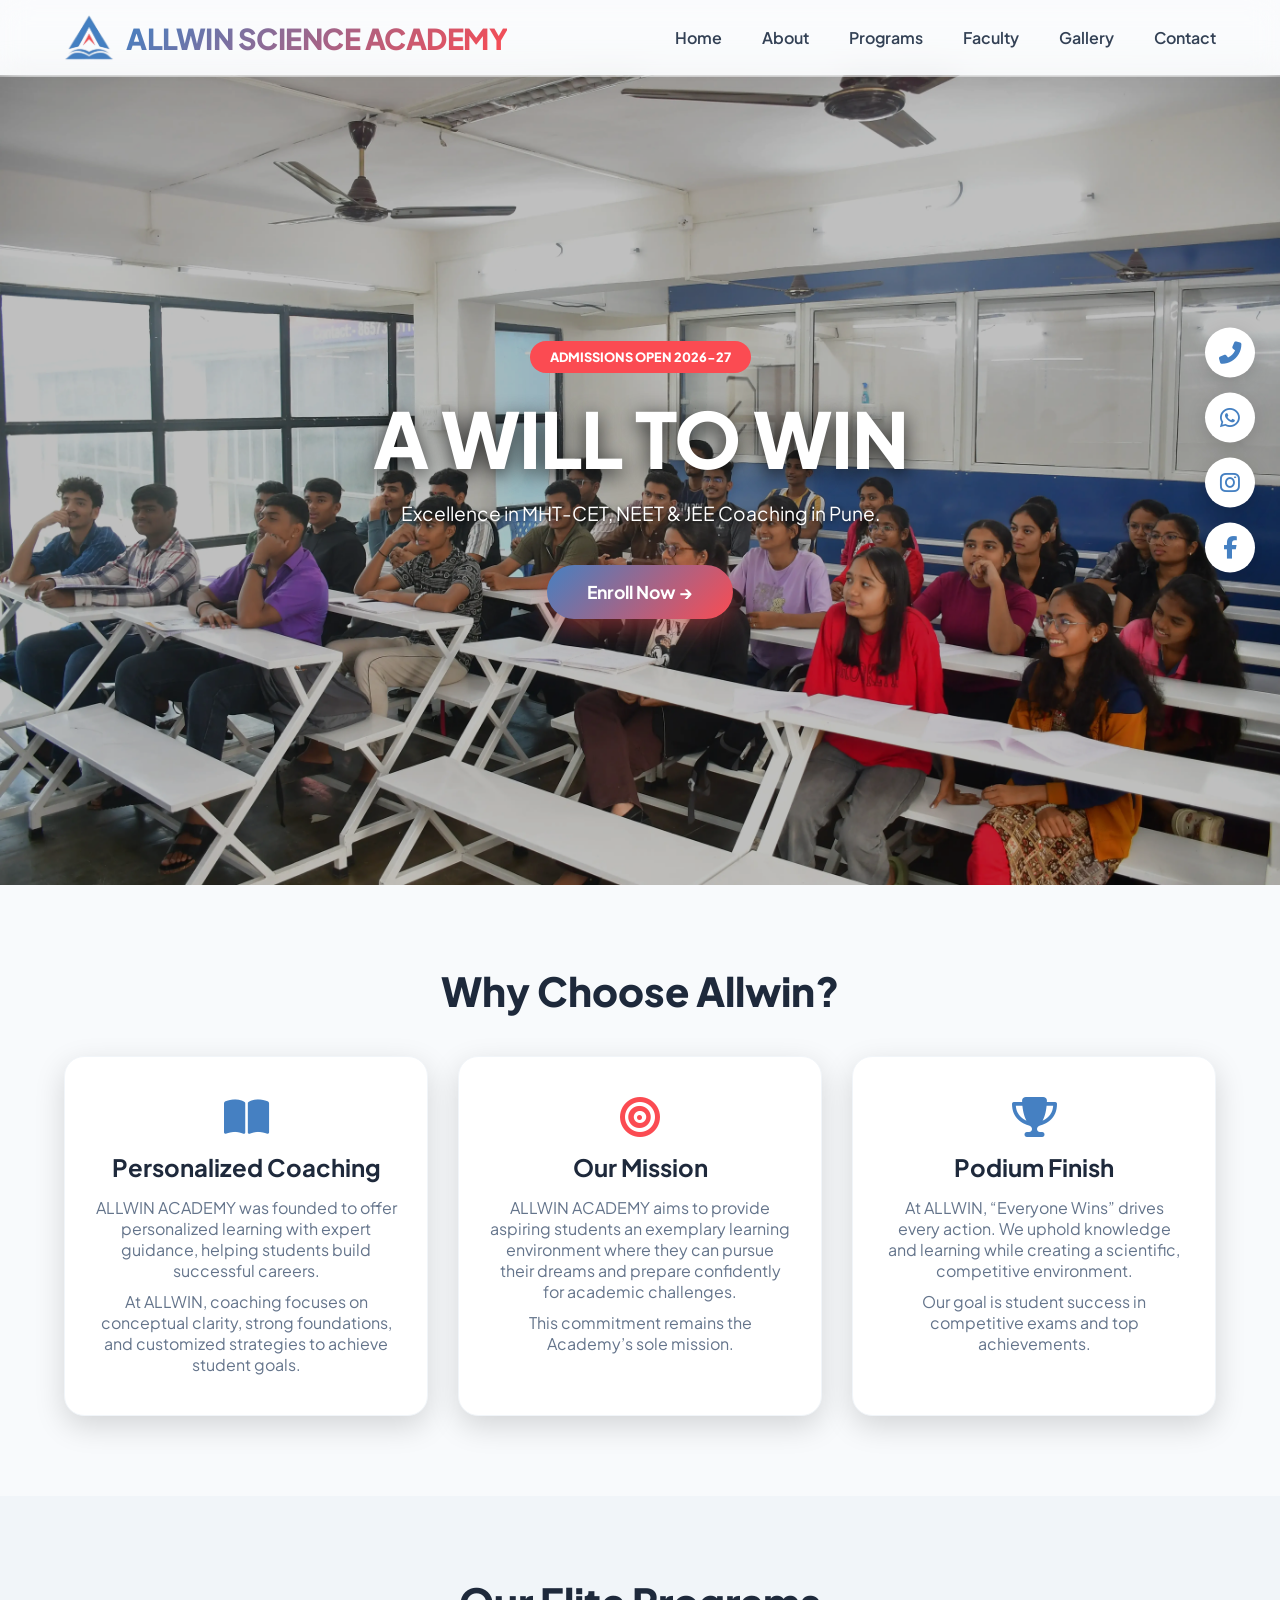
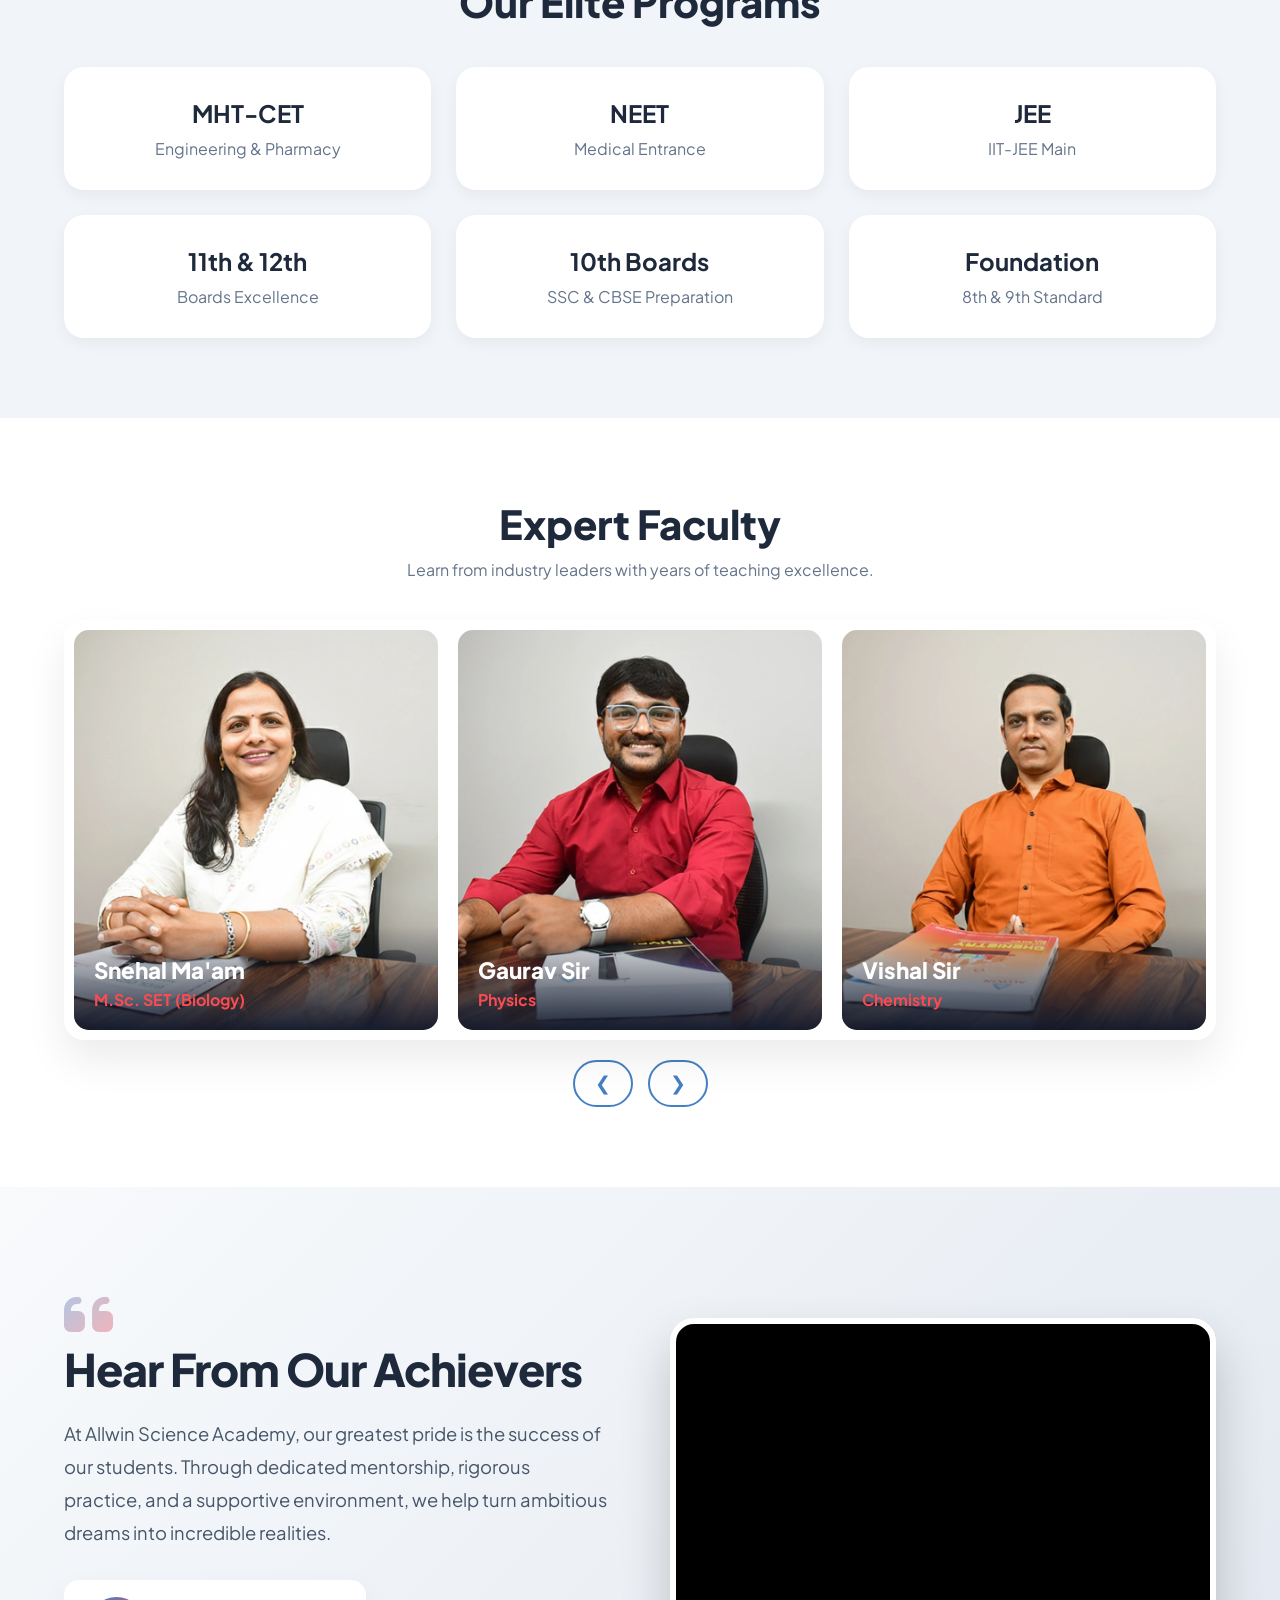
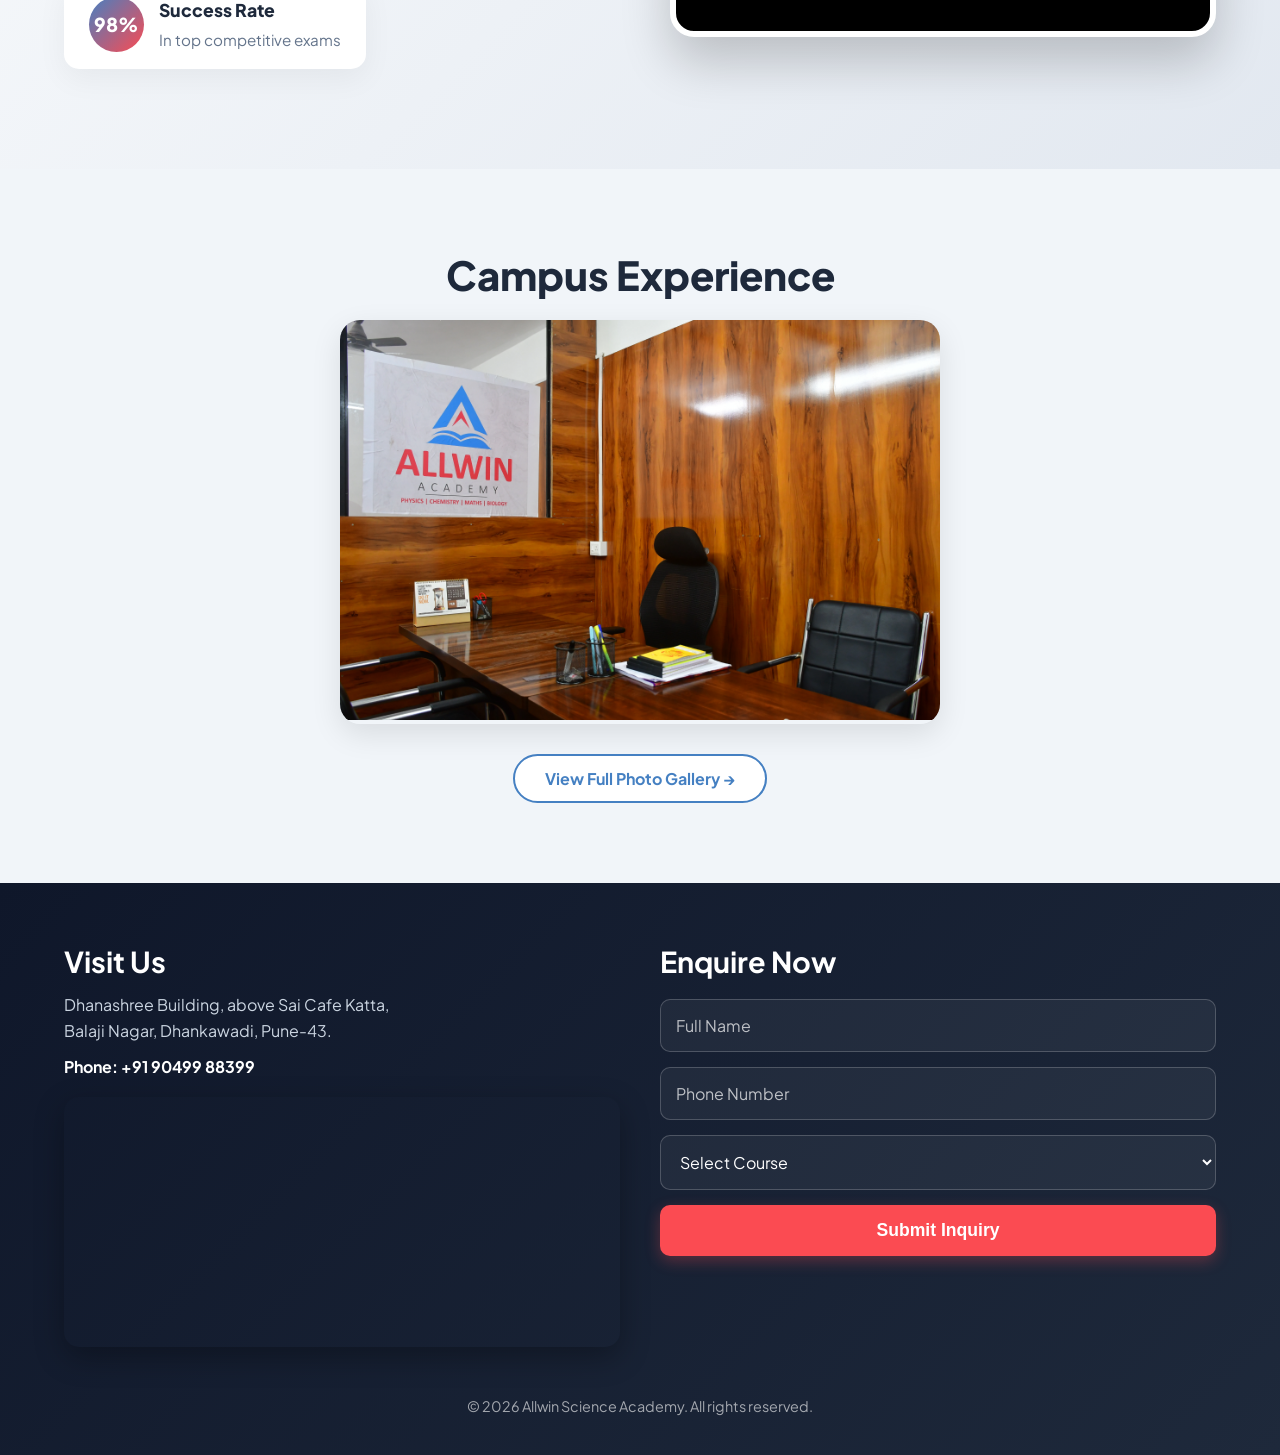
==== index.html @ d0274bee "website" ====
<!DOCTYPE html>
<html lang="en">
<head>
    <meta charset="UTF-8">
    <meta name="viewport" content="width=device-width, initial-scale=1.0, maximum-scale=1.0, user-scalable=no">
    <meta name="description" content="Allwin Academy offers smart online learning, exams, and educational tools for students." />
    <title>Allwin Science Academy | Best Coaching for MHT-CET JEE & NEET </title>
    <link rel="icon" type="image/webp" href="static/logo.webp">
    <link rel="stylesheet" href="static/style.css">
    <link rel="stylesheet" href="https://cdnjs.cloudflare.com/ajax/libs/font-awesome/6.5.1/css/all.min.css">
</head>
<body>

    <header id="main-header">
        <nav>
            <a href="#home" class="logo-container">
                <img src="static/logo.webp" alt="Allwin Academy Logo" class="logo-img" loading="lazy">
                <span class="logo-text">ALLWIN SCIENCE ACADEMY</span>
            </a>
            
            <button class="nav-toggle" id="mobile-menu-btn" aria-label="Toggle Navigation">
                <i class="fas fa-bars"></i>
            </button>

            <ul class="nav-links" id="nav-menu">
                <li><a href="#home">Home</a></li>
                <li><a href="#about">About</a></li>
                <li><a href="#programs">Programs</a></li>
                <li><a href="#faculty">Faculty</a></li>
                <li><a href="#gallery">Gallery</a></li>
                <li><a href="#contact">Contact</a></li>
            </ul>
        </nav>
    </header>

    <section class="hero-wrapper" id="home">
        <div class="cover-slide slide-1 active"></div>
        <div class="cover-slide slide-2"></div>
        <div class="cover-slide slide-3"></div>
        <div class="cover-slide slide-4"></div>
        
        <div class="hero-content">
            <span class="urgency-badge">Admissions Open 2026-27</span>
            <h1>A WILL TO WIN</h1>
            <p class="hero-subtext">Excellence in MHT-CET, NEET & JEE Coaching in Pune.</p>
            <a href="#contact" class="cta-btn">Enroll Now →</a>
        </div>
    </section>

    <section class="info-section" id="about" style="padding: 80px 5%; max-width: 1400px; margin: 0 auto;">
        <div style="text-align:center; margin-bottom: 40px;">
            <h2 style="font-size: 2.5rem; font-weight: 800;">Why Choose Allwin?</h2>
        </div>
        <div class="info-container" style="display: grid; grid-template-columns: repeat(auto-fit, minmax(300px, 1fr)); gap: 30px;">
            <div class="info-card" style="background: white; padding: 40px 30px; border-radius: 20px; box-shadow: 0 10px 30px rgba(0, 0, 0, 0.150); text-align: center; border: 1px solid #f1f5f9;">
                <i class="fas fa-book-open" style="font-size: 2.5rem; color: #4580c2; margin-bottom: 15px;"></i>
                <h3 style="font-size: 1.5rem; margin-bottom: 15px;">Personalized Coaching</h3>
                <p style="color: #64748b;">ALLWIN ACADEMY was founded to offer personalized learning with expert guidance, helping students build successful careers.</p>
                <p style="color: #64748b; padding-top: 10px;">At ALLWIN, coaching focuses on conceptual clarity, strong foundations, and customized strategies to achieve student goals.</p>
            </div>
            <div class="info-card" style="background: white; padding: 40px 30px; border-radius: 20px; box-shadow: 0 10px 30px rgba(0,0,0,0.150); text-align: center; border: 1px solid #f1f5f9;">
                <i class="fas fa-bullseye" style="font-size: 2.5rem; color: #fb4b52; margin-bottom: 15px;"></i>
                <h3 style="font-size: 1.5rem; margin-bottom: 15px;">Our Mission</h3>
                <p style="color: #64748b;">ALLWIN ACADEMY aims to provide aspiring students an exemplary learning environment where they can pursue their dreams and prepare confidently for academic challenges.</p>
                <p style="color: #64748b; padding-top: 10px;">This commitment remains the Academy’s sole mission.</p>
            </div>
            <div class="info-card" style="background: white; padding: 40px 30px; border-radius: 20px; box-shadow: 0 10px 30px rgba(0,0,0,0.150); text-align: center; border: 1px solid #f1f5f9;">
                <i class="fas fa-trophy" style="font-size: 2.5rem; color: #4580c2; margin-bottom: 15px;"></i>
                <h3 style="font-size: 1.5rem; margin-bottom: 15px;">Podium Finish</h3>
                <p style="color: #64748b;">At ALLWIN, “Everyone Wins” drives every action. We uphold knowledge and learning while creating a scientific, competitive environment.</p>
                <p style="color: #64748b;padding-top: 10px;">Our goal is student success in competitive exams and top achievements.</p>
            </div>
        </div>
    </section>

    <section class="programs-section" id="programs">
        <h2 class="programs-title">Our Elite Programs</h2>
        
        <div class="programs-grid">
            
            <div class="program-card" onclick="openModal('mhtcet')">
                <h3>MHT-CET</h3>
                <p>Engineering & Pharmacy</p>
                <div id="mhtcet-details" style="display:none;">
                    <h2>MHT-CET Excellence</h2>
                    <p>Complete coaching focused on Physics, Chemistry, and Math/Bio. Exam-oriented teaching with regular tests, performance analysis, and individual attention.</p>
                    <button class="program-btn" onclick="scrollToContact()">Enquire Now</button>
                </div>
            </div>

            <div class="program-card" onclick="openModal('neet')">
                <h3>NEET</h3>
                <p>Medical Entrance</p>
                <div id="neet-details" style="display:none;">
                    <h2>NEET Preparation</h2>
                    <p>Structured coaching covering Physics, Chemistry, and Biology with NCERT focus. Includes regular mock tests, rank evaluation, and dedicated one-to-one attention.</p>
                    <button class="program-btn" onclick="scrollToContact()">Enquire Now</button>
                </div>
            </div>

            <div class="program-card" onclick="openModal('jee')">
                <h3>JEE</h3>
                <p>IIT-JEE Main</p>
                <div id="jee-details" style="display:none;">
                    <h2>JEE Success</h2>
                    <p>Comprehensive JEE coaching with advanced problem-solving techniques, concept clarity, and exam strategies. Regular tests and personal mentoring provided.</p>
                    <button class="program-btn" onclick="scrollToContact()">Enquire Now</button>
                </div>
            </div>

            <div class="program-card" onclick="openModal('boards')">
                <h3>11th & 12th</h3>
                <p>Boards Excellence</p>
                <div id="boards-details" style="display:none;">
                    <h2>Academic Mastery</h2>
                    <p>Strong foundation courses for 11th and 12th board students across the Science stream. Board exam writing practice and continuous individual attention.</p>
                    <button class="program-btn" onclick="scrollToContact()">Enquire Now</button>
                </div>
            </div>

            <div class="program-card" onclick="openModal('boards10')">
                <h3>10th Boards</h3>
                <p>SSC & CBSE Preparation</p>
                <div id="boards10-details" style="display:none;">
                    <h2>10th Board Excellence</h2>
                    <p>Complete 10th board preparation for Science and Math with a focus on scoring techniques, paper presentation, and regular unit tests. We ensure every student gets proper attention.</p>
                    <button class="program-btn" onclick="scrollToContact()">Enquire Now</button>
                </div>
            </div>

            <div class="program-card" onclick="openModal('foundation')">
                <h3>Foundation</h3>
                <p>8th & 9th Standard</p>
                <div id="foundation-details" style="display:none;">
                    <h2>Strong Foundation</h2>
                    <p>Build a solid academic foundation early on. Our course focuses on deep conceptual clarity in Science and Mathematics to prepare younger students for future competitive exams like JEE and NEET.</p>
                    <button class="program-btn" onclick="scrollToContact()">Enquire Now</button>
                </div>
            </div>

        </div>
    </section>

    <section class="faculty-section" id="faculty" style="padding: 80px 5%; text-align: center;">
        <h2 style="font-size: 2.5rem; font-weight: 800; margin-bottom: 10px;">Expert Faculty</h2>
        <p style="color: #64748b; margin-bottom: 40px;">Learn from industry leaders with years of teaching excellence.</p>
        
        <div class="faculty-carousel-wrapper" style="max-width: 1200px; margin: 0 auto; overflow: hidden; border-radius: 20px;">
            <div class="faculty-track" id="facultyTrack" style="display: flex; transition: transform 0.6s ease;">
                
                <div class="faculty-card" style="min-width: 33.333%; padding: 10px; flex-shrink: 0;">
                    <div class="faculty-inner" style="height: 400px; border-radius: 15px; overflow: hidden; background-image:url('static/faculty1.webp'); background-size: cover; background-position: center; position: relative;">
                        <div class="faculty-info" style="position: absolute; bottom: 0; left: 0; right: 0; padding: 30px 20px 20px; background: linear-gradient(transparent, rgba(15,23,42,0.95)); color: white; text-align: left;">
                            <h3 style="font-size: 1.4rem;">Snehal Ma'am</h3>
                            <p style="color: #fb4b52; font-weight: 700;">M.Sc. SET (Biology)</p>
                        </div>
                    </div>
                </div>

                <div class="faculty-card" style="min-width: 33.333%; padding: 10px; flex-shrink: 0;">
                    <div class="faculty-inner" style="height: 400px; border-radius: 15px; overflow: hidden; background-image:url('static/faculty2.webp'); background-size: cover; background-position: center; position: relative;">
                        <div class="faculty-info" style="position: absolute; bottom: 0; left: 0; right: 0; padding: 30px 20px 20px; background: linear-gradient(transparent, rgba(15,23,42,0.95)); color: white; text-align: left;">
                            <h3 style="font-size: 1.4rem;">Gaurav Sir</h3>
                            <p style="color: #fb4b52; font-weight: 700;">Physics</p>
                        </div>
                    </div>
                </div>

                <div class="faculty-card" style="min-width: 33.333%; padding: 10px; flex-shrink: 0;">
                    <div class="faculty-inner" style="height: 400px; border-radius: 15px; overflow: hidden; background-image:url('static/faculty3.webp'); background-size: cover; background-position: center; position: relative;">
                        <div class="faculty-info" style="position: absolute; bottom: 0; left: 0; right: 0; padding: 30px 20px 20px; background: linear-gradient(transparent, rgba(15,23,42,0.95)); color: white; text-align: left;">
                            <h3 style="font-size: 1.4rem;">Vishal Sir</h3>
                            <p style="color: #fb4b52; font-weight: 700;">Chemistry</p>
                        </div>
                    </div>
                </div>
                
                <div class="faculty-card" style="min-width: 33.333%; padding: 10px; flex-shrink: 0;">
                    <div class="faculty-inner" style="height: 400px; border-radius: 15px; overflow: hidden; background-image:url('static/faculty4.webp'); background-size: cover; background-position: center; position: relative;">
                        <div class="faculty-info" style="position: absolute; bottom: 0; left: 0; right: 0; padding: 30px 20px 20px; background: linear-gradient(transparent, rgba(15,23,42,0.95)); color: white; text-align: left;">
                            <h3 style="font-size: 1.4rem;">Pooja Ma'am</h3>
                            <p style="color: #fb4b52; font-weight: 700;">M.Sc. (Mathematics)</p>
                        </div>
                    </div>
                </div>

                <div class="faculty-card" style="min-width: 33.333%; padding: 10px; flex-shrink: 0;">
                    <div class="faculty-inner" style="height: 400px; border-radius: 15px; overflow: hidden; background-image:url('static/faculty5.webp'); background-size: cover; background-position: center; position: relative;">
                        <div class="faculty-info" style="position: absolute; bottom: 0; left: 0; right: 0; padding: 30px 20px 20px; background: linear-gradient(transparent, rgba(15,23,42,0.95)); color: white; text-align: left;">
                            <h3 style="font-size: 1.4rem;">Nikita Ma'am</h3>
                            <p style="color: #fb4b52; font-weight: 700;">Social Science</p>
                        </div>
                    </div>
                </div>

                <div class="faculty-card" style="min-width: 33.333%; padding: 10px; flex-shrink: 0;">
                    <div class="faculty-inner" style="height: 400px; border-radius: 15px; overflow: hidden; background-image:url('static/faculty6.webp'); background-size: cover; background-position: center; position: relative;">
                        <div class="faculty-info" style="position: absolute; bottom: 0; left: 0; right: 0; padding: 30px 20px 20px; background: linear-gradient(transparent, rgba(15,23,42,0.95)); color: white; text-align: left;">
                            <h3 style="font-size: 1.4rem;">Atul Sir</h3>
                            <p style="color: #fb4b52; font-weight: 700;">Maths</p>
                        </div>
                    </div>
                </div>

            </div>
        </div>
        <div style="display: flex; justify-content: center; gap: 15px; margin-top: 20px;">
            <button onclick="moveFaculty(-1)" style="padding:10px 20px; border-radius:30px; border:2px solid #4580c2; color: #4580c2; background:none; cursor:pointer; font-size: 1.2rem; transition: 0.3s;">❮</button>
            <button onclick="moveFaculty(1)" style="padding:10px 20px; border-radius:30px; border:2px solid #4580c2; color: #4580c2; background:none; cursor:pointer; font-size: 1.2rem; transition: 0.3s;">❯</button>
        </div>
    </section>

    <section class="testimonial-section" id="testimonials">
        <div class="testimonial-container">
            
            <div class="testimonial-content">
                <i class="fas fa-quote-left quote-icon"></i>
                <h2>Hear From Our Achievers</h2>
                <p>At Allwin Science Academy, our greatest pride is the success of our students. Through dedicated mentorship, rigorous practice, and a supportive environment, we help turn ambitious dreams into incredible realities.</p>
                
                <div class="success-stat">
                    <div class="stat-number">98%</div>
                    <div>
                        <p style="margin: 0; font-weight: 800; color: #1e293b; font-size: 1.1rem;">Success Rate</p>
                        <p style="margin: 0; font-size: 0.95rem; color: #64748b;">In top competitive exams</p>
                    </div>
                </div>
            </div>
            
            <div class="testimonial-video-wrapper">
                <div class="video-container">
                    <iframe 
                        src="https://www.youtube.com/embed/YOUR_VIDEO_ID?autoplay=1&mute=1&loop=1&playlist=YOUR_VIDEO_ID" 
                        title="Student Testimonial" 
                        allow="accelerometer; autoplay; clipboard-write; encrypted-media; gyroscope; picture-in-picture; web-share" 
                        allowfullscreen>
                    </iframe>
                </div>
            </div>

        </div>
    </section>

    <section class="section-padding" id="gallery" style="padding: 80px 5%; background: #f1f5f9; text-align: center;">
        <h2 style="font-size: 2.5rem; font-weight: 800; margin-bottom: 20px;">Campus Experience</h2>
        <div class="gallery-thumb-container" style="max-width: 600px; margin: 0 auto 30px auto; border-radius: 20px; overflow: hidden; box-shadow: 0 10px 30px rgba(0,0,0,0.1);">
            <img src="static/gallery1.webp" id="gallery-rotate" alt="Allwin Campus" style="width: 100%; height: 400px; object-fit: cover; transition: opacity 0.5s ease;">
        </div>
        <a href="photos.html" style="display: inline-block; padding: 12px 30px; background: white; color: #4580c2; font-weight: 700; text-decoration: none; border-radius: 50px; border: 2px solid #4580c2; transition: 0.3s;">View Full Photo Gallery →</a>
    </section>

    <footer id="contact" style="background: linear-gradient(135deg, #0f172a 0%, #1e293b 100%); color: white; padding: 60px 5% 40px; width: 100%;">
        <div class="footer-content" style="display: flex; gap: 40px; max-width: 1200px; margin: 0 auto; flex-wrap: wrap;">
            
            <div class="footer-map" style="flex: 1; min-width: 300px;">
                <h3 style="font-size: 1.8rem; margin-bottom: 15px;">Visit Us</h3>
                <p style="color: #cbd5e1; margin-bottom: 5px;">Dhanashree Building, above Sai Cafe Katta,</p>
                <p style="color: #cbd5e1; margin-bottom: 15px;">Balaji Nagar, Dhankawadi, Pune-43.</p>
                <p style="font-weight: 700; margin-bottom: 20px; color: white;">Phone: +91 90499 88399</p>
                
                <div class="map-container" style="width: 100%; height: 250px; border-radius: 15px; overflow: hidden; margin-top: 15px;">
                    <iframe src="https://www.google.com/maps/embed?pb=!1m18!1m12!1m3!1d4702.151745765841!2d73.85692940035088!3d18.46513387401364!2m3!1f0!2f0!3f0!3m2!1i1024!2i768!4f13.1!3m3!1m2!1s0x3bc2eb429b2fe773%3A0xcff498e0c778d9a3!2sAllwin%20Academy!5e0!3m2!1sen!2sin!4v1769959564008!5m2!1sen!2sin" style="width:100%; height:100%; border:0;" allowfullscreen="" loading="lazy"></iframe>
                </div>
            </div>

            <div class="contact-form" style="flex: 1; min-width: 300px;">
                <h3 style="font-size: 1.8rem; margin-bottom: 20px;">Enquire Now</h3>
                <form action="enquiries.php" method="POST">
                    <input type="text" name="name" placeholder="Full Name" required style="width: 100%; padding: 15px; margin-bottom: 15px; border-radius: 10px; border: 1px solid rgba(255,255,255,0.2); background: rgba(255,255,255,0.05); color: white; font-family: inherit;">
                    <input type="tel" name="phone" placeholder="Phone Number" required style="width: 100%; padding: 15px; margin-bottom: 15px; border-radius: 10px; border: 1px solid rgba(255,255,255,0.2); background: rgba(255,255,255,0.05); color: white; font-family: inherit;">
                    <select name="course" required style="width: 100%; padding: 15px; margin-bottom: 15px; border-radius: 10px; border: 1px solid rgba(255,255,255,0.2); background: rgba(255,255,255,0.05); color: white; font-family: inherit;">
                        <option value="" disabled selected style="color: #000;">Select Course</option>
                        <option value="jee" style="color: #000;">JEE</option>
                        <option value="neet" style="color: #000;">NEET</option>
                        <option value="mht-cet" style="color: #000;">MHT-CET</option>
                        <option value="boards-11-12" style="color: #000;">11th & 12th Boards</option>
                        <option value="boards-10" style="color: #000;">10th Boards</option>
                    </select>
                    <button type="submit" class="submit-btn" style="width: 100%; padding: 15px; background: #fb4b52; color: white; border: none; border-radius: 10px; font-weight: 700; font-size: 1.1rem; cursor: pointer;">Submit Inquiry</button>
                </form>
            </div>
        </div>

        <div class="social-float" id="socialBox">
            <a href="tel:+919049988399" class="social-icon phone-dialer" aria-label="Call Us" title="Call Us"><i class="fas fa-phone-alt"></i></a>
            <a href="https://wa.me/919049988399" target="_blank" class="social-icon" style="text-decoration: none;"><i class="fab fa-whatsapp"></i></a>
            <a href="https://www.instagram.com/allwin_academy_pune" target="_blank" class="social-icon" style="text-decoration: none;"><i class="fab fa-instagram"></i></a>
            <a href="#" target="_blank" class="social-icon" style="text-decoration: none;"><i class="fab fa-facebook-f"></i></a>
        </div>

        <div style="text-align: center; margin-top: 50px; opacity: 0.6; font-size: 0.9rem;">
            © 2026 Allwin Science Academy. All rights reserved.
        </div>
    </footer>

    <div class="modal" id="programModal" style="position: fixed; top: 0; left: 0; width: 100%; height: 100%; background: rgba(0,0,0,0.6); backdrop-filter: blur(8px); display: none; align-items: center; justify-content: center; z-index: 9999; padding: 20px;">
        <div class="modal-card" style="background: white; width: 100%; max-width: 500px; padding: 30px; border-radius: 20px; position: relative; box-shadow: 0 10px 40px rgba(0,0,0,0.3);">
            <span class="close-btn" onclick="closeModal()" style="position: absolute; top: 20px; right: 25px; font-size: 1.5rem; cursor: pointer; color: #64748b;">✕</span>
            <div id="modal-body"></div>
        </div>
    </div>

    <script>
        // 1. Mobile Menu Toggle
        const menuBtn = document.getElementById('mobile-menu-btn');
        const navMenu = document.getElementById('nav-menu');
        
        menuBtn.addEventListener('click', () => {
            navMenu.classList.toggle('open');
        });

        document.querySelectorAll('.nav-links a').forEach(link => {
            link.addEventListener('click', () => {
                navMenu.classList.remove('open');
            });
        });

        // 2. Hero Background Slideshow
        const slides = document.querySelectorAll('.cover-slide');
        let currentSlide = 0;
        setInterval(() => {
            slides[currentSlide].classList.remove('active');
            currentSlide = (currentSlide + 1) % slides.length;
            slides[currentSlide].classList.add('active');
        }, 5000);

        // ==========================================
        // 3. SMART FACULTY AUTO-SCROLL (DESKTOP & MOBILE)
        // ==========================================
        const facultyTrack = document.getElementById('facultyTrack');
        let facultyTimer;

        // Function to move one card left or right
        function moveFaculty(dir) {
            if (!facultyTrack) return;
            const cardWidth = facultyTrack.querySelector('.faculty-card').offsetWidth;
            facultyTrack.scrollBy({ left: dir * cardWidth, behavior: 'smooth' });
            
            // Reset the timer if a user manually clicks an arrow
            resetFacultyAutoScroll();
        }

        // The Auto-Scroll Logic
        function startFacultyAutoScroll() {
            facultyTimer = setInterval(() => {
                if (!facultyTrack) return;
                
                const cardWidth = facultyTrack.querySelector('.faculty-card').offsetWidth;
                const maxScroll = facultyTrack.scrollWidth - facultyTrack.clientWidth;
                
                // If we hit the end (with a tiny 10px buffer for rounding errors), snap back to the start
                if (facultyTrack.scrollLeft >= maxScroll - 10) {
                    facultyTrack.scrollTo({ left: 0, behavior: 'smooth' });
                } else {
                    // Otherwise, move to the next card
                    facultyTrack.scrollBy({ left: cardWidth, behavior: 'smooth' });
                }
            }, 3000); // Scrolls every 3 seconds
        }

        function stopFacultyAutoScroll() {
            clearInterval(facultyTimer);
        }

        function resetFacultyAutoScroll() {
            stopFacultyAutoScroll();
            startFacultyAutoScroll();
        }

        // Start it immediately
        startFacultyAutoScroll();

        // Pause on hover (Desktop) or touch (Mobile) so it doesn't fight the user!
        if (facultyTrack) {
            facultyTrack.addEventListener('mouseenter', stopFacultyAutoScroll);
            facultyTrack.addEventListener('mouseleave', startFacultyAutoScroll);
            
            facultyTrack.addEventListener('touchstart', stopFacultyAutoScroll, {passive: true});
            facultyTrack.addEventListener('touchend', startFacultyAutoScroll);
        }

        // 4. Gallery Preview Rotator
        const galleryImgs = ['static/gallery1.webp', 'static/gallery2.webp', 'static/gallery3.webp'];
        let gIdx = 0;
        const galleryElement = document.getElementById('gallery-rotate');
        if(galleryElement) {
            setInterval(() => {
                gIdx = (gIdx + 1) % galleryImgs.length;
                galleryElement.style.opacity = '0'; // fade out
                setTimeout(() => {
                    galleryElement.src = galleryImgs[gIdx];
                    galleryElement.style.opacity = '1'; // fade in
                }, 500); // Wait for transition
            }, 4000);
        }

        // 5. Program Modal Logic
        function openModal(id) {
            const content = document.getElementById(id + '-details').innerHTML;
            document.getElementById('modal-body').innerHTML = content;
            document.getElementById('programModal').style.display = 'flex';
        }

        function closeModal() {
            document.getElementById('programModal').style.display = 'none';
        }

        function scrollToContact() {
            closeModal();
            setTimeout(() => {
                document.getElementById('contact').scrollIntoView({ behavior: 'smooth' });
            }, 300);
        }

        // Close modal when clicking outside of the card
        window.onclick = function(e) {
            const modal = document.getElementById('programModal');
            if (e.target === modal) closeModal();
        }
    </script>
</body>
</html>
---- static/style.css ----
@import url('https://fonts.googleapis.com/css2?family=Plus+Jakarta+Sans:wght@400;500;600;700;800&display=swap');

:root {
    --primary-blue: #4580c2;
    --primary-red: #fb4b52;
    --grad-brand: linear-gradient(135deg, #4580c2 0%, #fb4b52 100%);
    --grad-dark: linear-gradient(135deg, #0f172a 0%, #1e293b 100%);
}

* {
    margin: 0;
    padding: 0;
    box-sizing: border-box;
}

html, body {
    width: 100%;
    overflow-x: hidden;
    font-family: 'Plus Jakarta Sans', sans-serif;
    background: #f8fafc;
    scroll-behavior: smooth;
    color: #1e293b;
}

/* ========================================= */
/* NAVBAR & HEADER (FIXED ALIGNMENT)         */
/* ========================================= */
header {
    position: fixed;
    top: 0;
    width: 100%;
    z-index: 2000;
    background: rgba(255, 255, 255, 0.31);
    backdrop-filter: blur(15px);
    border-bottom: 1px solid rgba(0, 0, 0, 0.05);
    box-shadow: 0 4px 20px rgba(0,0,0,0.03);
    transition: all 0.3s ease;
}

nav {
    display: flex;
    justify-content: space-between;
    align-items: center;
    padding: 0.8rem 5%;
    max-width: 1400px;
    margin: 0 auto;
}

.logo-container {
    display: flex;
    align-items: center;
    gap: 12px;
    text-decoration: none;
}

.logo-img { height: 50px; }
.logo-text {
    font-size: 1.8rem;
    font-weight: 800;
    background: var(--grad-brand);
    -webkit-background-clip: text;
    -webkit-text-fill-color: transparent;
    letter-spacing: -0.5px;
}

/* Forcing the row layout and removing bullets */
ul.nav-links {
    display: flex;
    flex-direction: row;
    gap: 2.5rem;
    list-style: none !important;
    align-items: center;
    margin: 0;
    padding: 0;
}

ul.nav-links li {
    list-style: none !important;
}

ul.nav-links li a {
    text-decoration: none;
    color: #334155;
    font-weight: 600;
    font-size: 1rem;
    transition: 0.3s;
}

ul.nav-links li a:hover { color: var(--primary-red); }

.nav-toggle {
    display: none;
    background: none;
    border: none;
    font-size: 1.8rem;
    cursor: pointer;
    color: #1e293b;
    z-index: 2100;
}

/* ========================================= */
/* HERO SECTION                              */
/* ========================================= */

/* Base styles for the Hero Content */
.urgency-badge {
    background: #fb4b52;
    padding: 8px 20px;
    border-radius: 50px;
    font-size: 0.8rem;
    font-weight: 800;
    text-transform: uppercase;
    margin-bottom: 1rem;
    display: inline-block;
}

.hero-content h1 {
    text-shadow: 2px 2px 10px rgba(0,0,0,0.8);
    /* Note: Your existing CSS already has font-size & font-weight for h1 */
}

.hero-subtext {
    font-size: 1.2rem;
    margin-bottom: 20px;
    text-shadow: 1px 1px 5px rgba(0,0,0,0.8);
}

.hero-wrapper {
    position: relative;
    height: 90vh;
    background: #000;
    display: flex;
    align-items: center;
    justify-content: center;
    text-align: center;
    margin-top: 75px; /* Offset for fixed header */
    overflow: hidden;
}

.cover-slide {
    position: absolute;
    inset: 0;
    background-size: cover;
    background-position: center;
    opacity: 0;
    transition: 1s ease-in-out;
    filter: brightness(0.75);
}

.cover-slide:nth-child(4){
    background-position: top center !important;
}

.cover-slide.active { opacity: 1; }

.hero-content {
    position: relative;
    z-index: 10;
    color: white;
    padding: 0 20px;
}

.hero-content h1 {
    font-size: clamp(2.5rem, 6vw, 5rem);
    font-weight: 900;
    letter-spacing: -1px;
    margin-bottom: 15px;
    text-shadow: 0 5px 20px rgba(0,0,0,0.8);
}

.cta-btn {
    display: inline-block;
    padding: 16px 40px;
    background: var(--grad-brand);
    color: white;
    text-decoration: none;
    border-radius: 50px;
    font-weight: 700;
    font-size: 1.1rem;
    margin-top: 20px;
    box-shadow: 0 10px 25px rgba(251, 75, 82, 0.4);
    transition: transform 0.3s, box-shadow 0.3s;
}

.cta-btn:hover {
    transform: translateY(-3px);
    box-shadow: 0 15px 35px rgba(251, 75, 82, 0.6);
}

/* ========================================= */
/* HERO SLIDESHOW IMAGES (DESKTOP)           */
/* ========================================= */
/* Adjust the path depending on where your CSS folder is relative to your images */
.slide-1 { background-image: url('cover1.webp'); }
.slide-2 { background-image: url('cover2.webp'); }
.slide-3 { background-image: url('cover3.webp'); }
.slide-4 { background-image: url('cover4.webp'); }

/* ========================================= */
/* FACULTY CAROUSEL (SWIPE-ENABLED FIX)      */
/* ========================================= */
.faculty-section {
    padding: 80px 5%;
    text-align: center;
    background: #ffffff;
}

.faculty-carousel-wrapper {
    max-width: 1200px;
    margin: 40px auto;
    border-radius: 20px;
    box-shadow: 0 20px 40px rgba(0,0,0,0.08);
    position: relative;
}

.faculty-track {
    display: flex;
    overflow-x: auto;
    scroll-snap-type: x mandatory;
    scroll-behavior: smooth;
    -webkit-overflow-scrolling: touch;
    scrollbar-width: none; /* Hides scrollbar in Firefox */
}

/* Hides scrollbar in Chrome/Safari/Edge */
.faculty-track::-webkit-scrollbar {
    display: none;
}

.faculty-card {
    flex: 0 0 33.333%;
    max-width: 33.333%;
    padding: 10px;
    scroll-snap-align: start; /* Snaps perfectly into place */
}

.faculty-inner {
    height: 420px;
    border-radius: 15px;
    overflow: hidden;
    background-size: cover;
    background-position: top center;
    position: relative;
}

.faculty-info {
    position: absolute;
    bottom: 0;
    left: 0;
    right: 0;
    padding: 40px 20px 20px;
    background: linear-gradient(transparent, rgba(15,23,42,0.95));
    color: white;
    text-align: left;
}

.faculty-info h3 {
    font-size: 1.4rem;
    font-weight: 800;
    margin-bottom: 5px;
}

.faculty-info p {
    color: var(--primary-red);
    font-weight: 700;
    font-size: 1rem;
}

/* Mobile Scaling */
@media (max-width: 992px) {
    .faculty-card { flex: 0 0 50%; max-width: 50%; }
}

@media (max-width: 768px) {
    .faculty-card { flex: 0 0 100%; max-width: 100%; }
}

/* ========================================= */
/* FOOTER & MAP                              */
/* ========================================= */
footer {
    background: var(--grad-dark);
    color: white;
    padding: 70px 5% 40px;
    width: 100%;
}

.footer-content {
    display: flex;
    gap: 50px;
    max-width: 1200px;
    margin: 0 auto;
}

.footer-map, .contact-form { flex: 1; width: 100%; }

.map-container {
    width: 100%;
    height: 250px;
    border-radius: 15px;
    overflow: hidden;
    margin-top: 20px;
    box-shadow: 0 10px 30px rgba(0,0,0,0.3);
}

.map-container iframe {
    width: 100%;
    height: 100%;
    border: none;
}

/* Brighter Form Inputs */
.contact-form input, .contact-form select {
    width: 100%;
    padding: 16px;
    margin-bottom: 15px;
    border-radius: 12px;
    border: 1px solid rgba(255,255,255,0.3);
    background: rgba(255,255,255,0.1);
    color: white;
    font-family: inherit;
    font-size: 1rem;
    outline: none;
    transition: border 0.3s;
}

.contact-form input:focus, .contact-form select:focus {
    border-color: var(--primary-red);
    background: rgba(255,255,255,0.15);
}

.contact-form input::placeholder {
    color: rgba(255,255,255,0.7);
}

.contact-form select option { color: #000; }

.submit-btn {
    width: 100%;
    padding: 16px;
    background: var(--primary-red);
    color: white;
    border: none;
    border-radius: 12px;
    font-weight: 700;
    font-size: 1.1rem;
    cursor: pointer;
    box-shadow: 0 5px 15px rgba(251, 75, 82, 0.3);
    transition: transform 0.2s;
}

.submit-btn:active { transform: scale(0.98); }

/* ========================================= */
/* SOCIAL ICONS (DESKTOP FLOATING)           */
/* ========================================= */
.social-float {
    position: fixed;
    right: 25px;
    top: 50%;
    transform: translateY(-50%);
    display: flex;
    flex-direction: column;
    gap: 15px;
    z-index: 1500;
}

.social-icon {
    width: 50px;
    height: 50px;
    background: white;
    border-radius: 50%;
    display: flex;
    align-items: center;
    justify-content: center;
    color: var(--primary-blue);
    text-decoration: none;
    box-shadow: 0 5px 20px rgba(0,0,0,0.15);
    font-size: 1.4rem;
    transition: transform 0.3s, background 0.3s, color 0.3s;
}

.social-icon:hover {
    background: var(--grad-brand);
    color: white;
    transform: scale(1.1);
}

/* ========================================= */
/* MOBILE RESPONSIVE FIXES                   */
/* ========================================= */
@media (max-width: 992px) {
    /* Faculty scales to 2 on tablet */
    .faculty-card { flex: 0 0 50%; max-width: 50%; }
    
    /* Footer stacks */
    .footer-content { flex-direction: column; gap: 40px; }

    /* SOCIAL ICONS MOBILE FIX: Dock to bottom, no overlapping! */
    .social-float {
        position: fixed !important; 
        top: 85% !important;
        right: 3px !important; /* Hugs the right edge tightly */
        transform: translateY(-50%) !important;
        flex-direction: column !important; /* Stacks them vertically */
        margin-top: 0 !important;
        z-index: 9999 !important; /* Keeps them on top of everything */
        
    }

    /* Make the icons slightly smaller so they don't block the screen */
    .social-icon {
        width: 32px !important; 
        height: 32px !important;
        font-size: 0.9rem !important;
        box-shadow: 0 4px 12px rgba(0,0,0,0.2) !important;
    }
}

@media (max-width: 768px) {
    /* Navbar Mobile Fix */
    .nav-toggle { display: block; }
    ul.nav-links {
        position: fixed;
        top: 0;
        right: -100%; /* Hidden off-screen */
        width: 75%;
        height: 100vh;
        background: white;
        flex-direction: column; /* Stack menu items on mobile */
        justify-content: center;
        box-shadow: -10px 0 30px rgba(0,0,0,0.1);
        transition: right 0.4s ease;
    }
    ul.nav-links.open { right: 0; } /* Slides in */
    
    ul.nav-links li a { font-size: 1.2rem; }

    /* Faculty scales to 1 on phone (prevents text cut-off!) */
    .faculty-card { flex: 0 0 100%; max-width: 100%; }
}

@media (max-width: 768px) {
    nav {
        padding: 0.8rem 5%;
        flex-wrap: nowrap; /* Forces everything to stay on one row */
    }

    .logo-container {
        gap: 10px;
        flex: 1; /* Allows the logo area to take up remaining space... */
        min-width: 0; /* ...but allows the text to wrap safely */
    }

    .logo-img {
        height: 45px; /* Much cleaner mobile height */
        flex-shrink: 0; /* Prevents the image from being squished */
    }

    .logo-text {
        font-size: 1.1rem; /* Smaller text for mobile */
        line-height: 1.1; /* Tighter line-height for wrapped text */
        white-space: normal; /* Allows text to drop to the next line cleanly */
    }

    .nav-toggle {
        display: block;
        font-size: 1.2rem;
        color: #1e293b;
        background: transparent;
        border: none;
        flex-shrink: 0; /* Crucial: Stops the long text from crushing the hamburger */
        margin-left: 10px; /* Buffer between text and icon */
        cursor: pointer;
    }

    /* ... Keep your other mobile rules below this (like .nav-links) ... */
}

/* ========================================= */
/* TESTIMONIAL SECTION                       */
/* ========================================= */
.testimonial-section {
    padding: 100px 5%;
    background: linear-gradient(135deg, #f8fafc 0%, #e2e8f0 100%);
    position: relative;
    overflow: hidden;
}

.testimonial-container {
    max-width: 1200px;
    margin: 0 auto;
    display: flex;
    align-items: center;
    gap: 60px;
}

.testimonial-content {
    flex: 1;
}

.testimonial-content h2 {
    font-size: clamp(2rem, 4vw, 2.8rem);
    font-weight: 900;
    margin-bottom: 20px;
    color: #1e293b;
    letter-spacing: -1px;
}

.testimonial-content p {
    font-size: 1.15rem;
    line-height: 1.8;
    color: #475569;
    margin-bottom: 30px;
}

.quote-icon {
    font-size: 3.5rem;
    background: var(--grad-brand);
    -webkit-background-clip: text;
    -webkit-text-fill-color: transparent;
    opacity: 0.4;
    margin-bottom: -15px;
    display: block;
}

.testimonial-video-wrapper {
    flex: 1;
    width: 100%;
}

.video-container {
    position: relative;
    padding-bottom: 56.25%; /* Perfect 16:9 Aspect Ratio */
    height: 0;
    overflow: hidden;
    border-radius: 24px;
    box-shadow: 0 25px 50px rgba(0,0,0,0.2);
    border: 6px solid white;
    background: #000;
}

.video-container iframe {
    position: absolute;
    top: 0;
    left: 0;
    width: 100%;
    height: 100%;
    border: none;
}

/* Success Stats Box */
.success-stat {
    display: inline-flex;
    align-items: center;
    gap: 15px;
    background: white;
    padding: 15px 25px;
    border-radius: 15px;
    box-shadow: 0 10px 30px rgba(0,0,0,0.05);
}

.stat-number {
    width: 55px;
    height: 55px;
    border-radius: 50%;
    background: var(--grad-brand);
    display: flex;
    align-items: center;
    justify-content: center;
    color: white;
    font-weight: 800;
    font-size: 1.2rem;
}

/* Mobile Layout */
@media (max-width: 992px) {
    .testimonial-container {
        flex-direction: column;
        text-align: center;
        gap: 40px;
    }
    .quote-icon {
        margin: 0 auto -15px auto;
    }
    .success-stat {
        text-align: left; /* Keep stat text aligned inside its box */
    }
}

/* ========================================= */
/* PROGRAMS SECTION                          */
/* ========================================= */

.programs-section {
    padding: 80px 5%;
    background: #f1f5f9;
}

.programs-title {
    text-align: center;
    font-size: 2.5rem;
    font-weight: 800;
    margin-bottom: 40px;
    color: #1e293b;
}

/* Symmetric Grid Layout */
.programs-grid {
    display: grid;
    grid-template-columns: repeat(3, 1fr); /* 3 Columns on Desktop */
    gap: 25px;
    max-width: 1200px;
    margin: 0 auto;
}

/* Program Card Styling */
.program-card {
    background: #fff;
    padding: 30px;
    border-radius: 20px;
    text-align: center;
    cursor: pointer;
    box-shadow: 0 5px 15px rgba(0,0,0,0.05);
    transition: transform 0.3s ease, box-shadow 0.3s ease;
    border: 1px solid transparent;
}

.program-card:hover {
    transform: translateY(-5px);
    box-shadow: 0 15px 30px rgba(0,0,0,0.1);
    border-color: rgba(69, 128, 194, 0.2);
}

.program-card h3 {
    font-size: 1.5rem;
    margin-bottom: 10px;
    color: #1e293b;
}

.program-card p {
    color: #64748b;
}

/* Modal Internal Styling (Hidden by default) */
.program-details h2 {
    margin-bottom: 15px;
    color: var(--primary-blue);
}

.program-details p {
    margin-bottom: 20px;
    line-height: 1.6;
    color: #475569;
}

.program-btn {
    padding: 12px 28px;
    background: var(--primary-red);
    color: white;
    border: none;
    border-radius: 8px;
    cursor: pointer;
    font-weight: 700;
    font-size: 1rem;
    transition: background 0.3s ease;
}

.program-btn:hover {
    background: #e03e45; /* Darker red on hover */
}

/* ========================================= */
/* MOBILE RESPONSIVE RULES (PROGRAMS)        */
/* ========================================= */

/* Tablet Layout */
@media (max-width: 992px) {
    .programs-grid {
        grid-template-columns: repeat(2, 1fr); /* 2 Columns on Tablet */
    }
}

/* Mobile Phone Layout */
@media (max-width: 768px) {
    .programs-grid {
        grid-template-columns: repeat(2, 1fr); /* Keep 2 Columns on Mobile */
        gap: 12px;
    }
    
    .program-card {
        padding: 20px 10px;
        border-radius: 15px;
    }

    .program-card h3 {
        font-size: 1.15rem;
        margin-bottom: 5px;
    }

    .program-card p {
        font-size: 0.85rem;
        line-height: 1.3;
    }

    /* HERO SLIDESHOW IMAGES (MOBILE SPECIFIC) */
    .slide-1 { background-image: url('cover1-mobile.webp'); }
    .slide-2 { background-image: url('cover2-mobile.webp'); }
    .slide-3 { background-image: url('cover3-mobile.webp'); }
    .slide-4 { background-image: url('cover4-mobile.webp'); }
    
    /* Optional: Ensure the background shows the best part of your mobile portrait image */
    .cover-slide {
        background-position: contain;
        filter: brightness(0.85) 
    }

    .hero-content {
        margin-top: -200px; /* Adjust this number to push it higher or lower */
    }

    /* 2. Make the fonts smaller */
    .hero-content h1 {
        font-size: 2.2rem !important; /* Smaller main title */
        margin-bottom: 5px;
    }

    .hero-subtext {
        font-size: 0.95rem; /* Smaller paragraph text */
        margin-bottom: 5px;
    }

    .urgency-badge {
        font-size: 0.7rem; /* Smaller badge text */
        padding: 6px 16px;
        margin-bottom: 200px;
    }

    .cta-btn {
        font-size: 0.95rem; /* Slightly smaller button */
        padding: 12px 28px;
    }

}

/* ========================================= */
/* PREMIUM MODAL STYLING                     */
/* ========================================= */

.modal {
    position: fixed;
    top: 0;
    left: 0;
    width: 100%;
    height: 100%;
    display: none;
    background: rgba(15, 23, 42, 0.6); /* Sleek, dark blue-tinted overlay */
    backdrop-filter: blur(8px);
    -webkit-backdrop-filter: blur(8px);
    justify-content: center;
    align-items: center;
    z-index: 9999;
    padding: 20px;
}

.modal-card {
    background: #ffffff;
    width: 100%;
    max-width: 480px;
    padding: 40px; /* Generous breathing room */
    border-radius: 24px;
    position: relative;
    box-shadow: 0 25px 50px -12px rgba(0, 0, 0, 0.25);
    animation: modalPopUp 0.4s cubic-bezier(0.16, 1, 0.3, 1) forwards;
}

/* Smooth pop-in animation */
@keyframes modalPopUp {
    0% { transform: scale(0.95) translateY(20px); opacity: 0; }
    100% { transform: scale(1) translateY(0); opacity: 1; }
}

/* Modern Circular Close Button */
.close-btn {
    position: absolute;
    top: 20px;
    right: 20px;
    width: 36px;
    height: 36px;
    background: #f1f5f9;
    color: #64748b;
    border-radius: 50%;
    display: flex;
    align-items: center;
    justify-content: center;
    font-size: 1.2rem;
    cursor: pointer;
    transition: all 0.2s ease;
    line-height: 1;
}

.close-btn:hover {
    background: #e2e8f0;
    color: #fb4b52; /* Turns red to indicate close/cancel */
    transform: rotate(90deg); /* Nice interactive detail */
}

/* Modal Typography */
.modal-card h2 {
    font-size: 1.8rem;
    font-weight: 800;
    color: #0f172a;
    margin-bottom: 15px;
    padding-right: 30px; /* Prevents long titles from hiding under the X */
    line-height: 1.3;
}

.modal-card h2 b {
    font-weight: 800;
}

.modal-card p {
    font-size: 1.05rem;
    color: #475569;
    line-height: 1.6;
    margin-bottom: 30px;
}

/* Premium "Enquire Now" Button */
.modal-card .enroll-btn, 
.modal-card .program-btn {
    display: inline-flex;
    align-items: center;
    justify-content: center;
    padding: 14px 32px;
    background: var(--grad-brand);
    color: white;
    font-size: 1.05rem;
    font-weight: 700;
    border: none;
    border-radius: 50px; /* Pill shape */
    cursor: pointer;
    text-decoration: none;
    box-shadow: 0 10px 20px -5px rgba(251, 75, 82, 0.4);
    transition: all 0.3s ease;
    margin: 0;
}

.modal-card .enroll-btn:hover, 
.modal-card .program-btn:hover {
    transform: translateY(-3px);
    box-shadow: 0 15px 25px -5px rgba(251, 75, 82, 0.5);
}

/* Mobile Adjustments */
@media (max-width: 768px) {
    .modal-card {
        padding: 35px 25px 30px 25px;
        border-radius: 20px;
    }
    .modal-card h2 {
        font-size: 1.5rem;
    }
    .modal-card p {
        font-size: 0.95rem;
    }
}
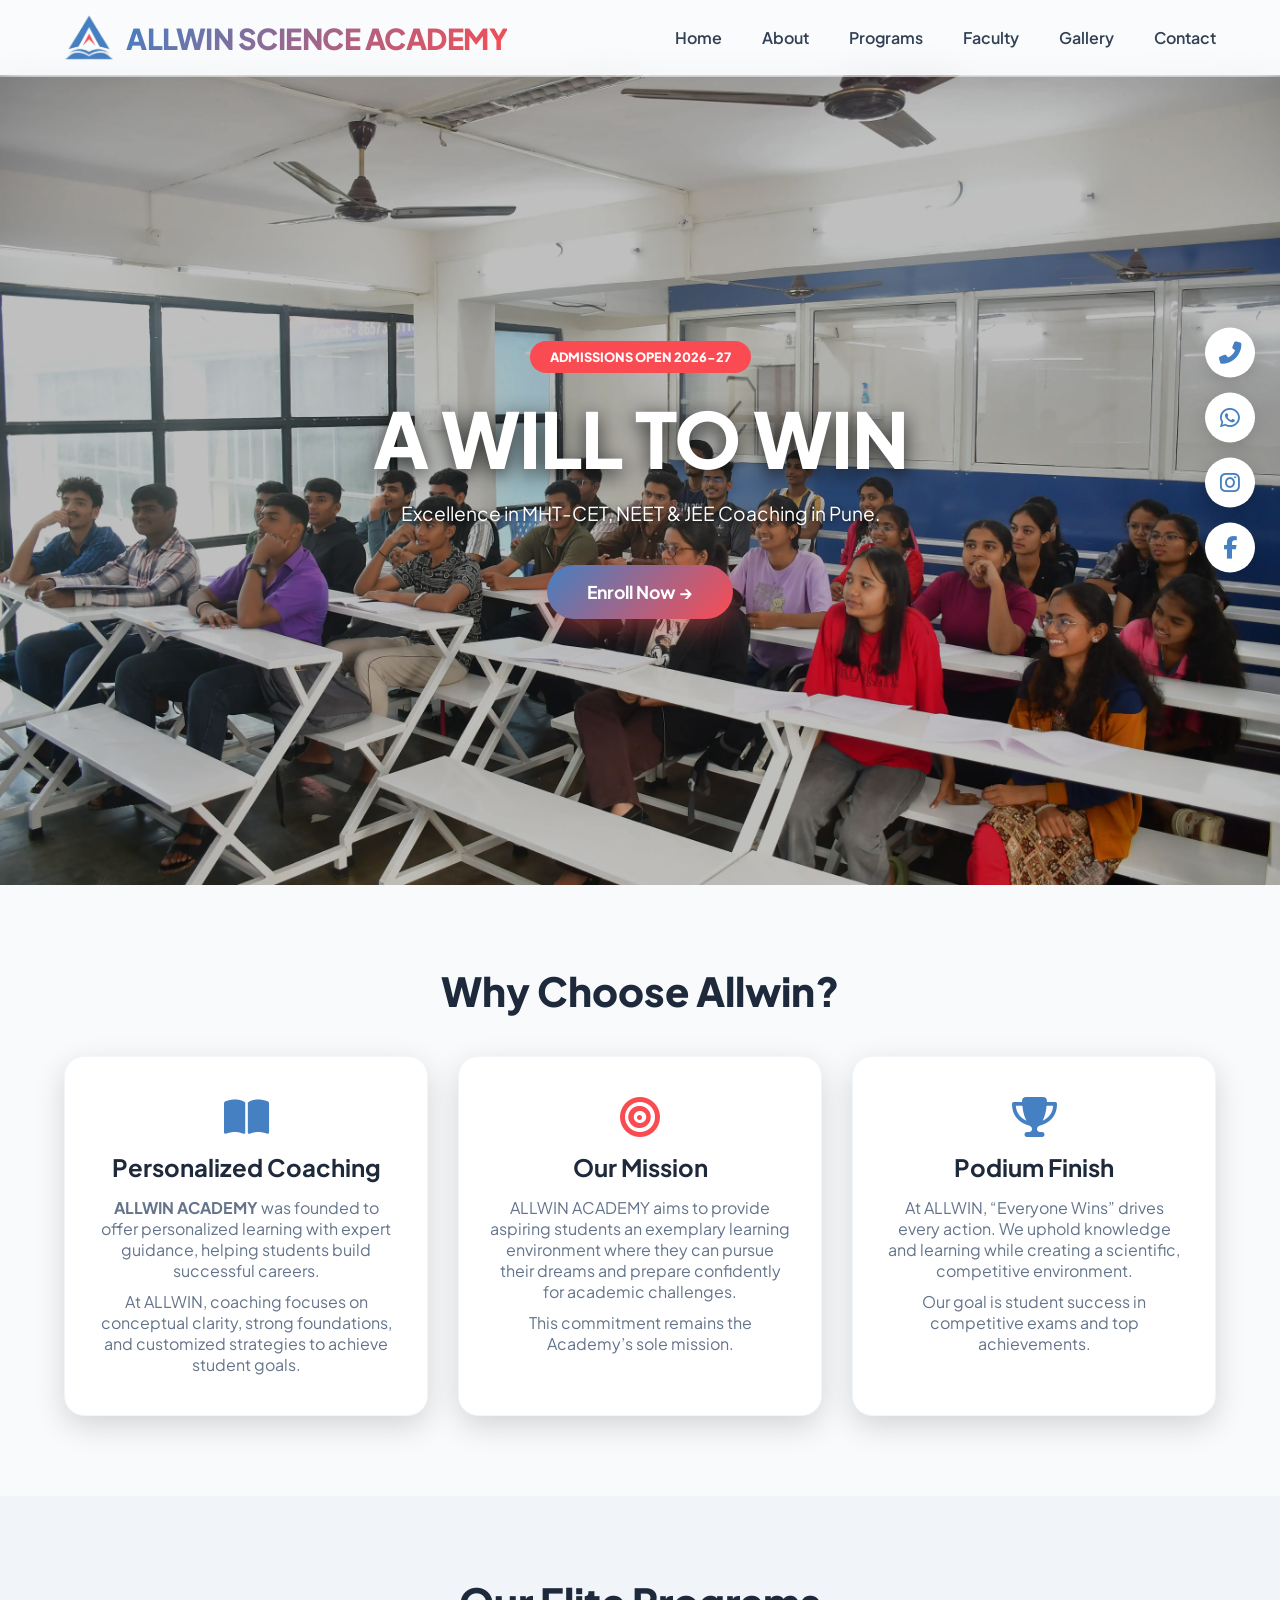
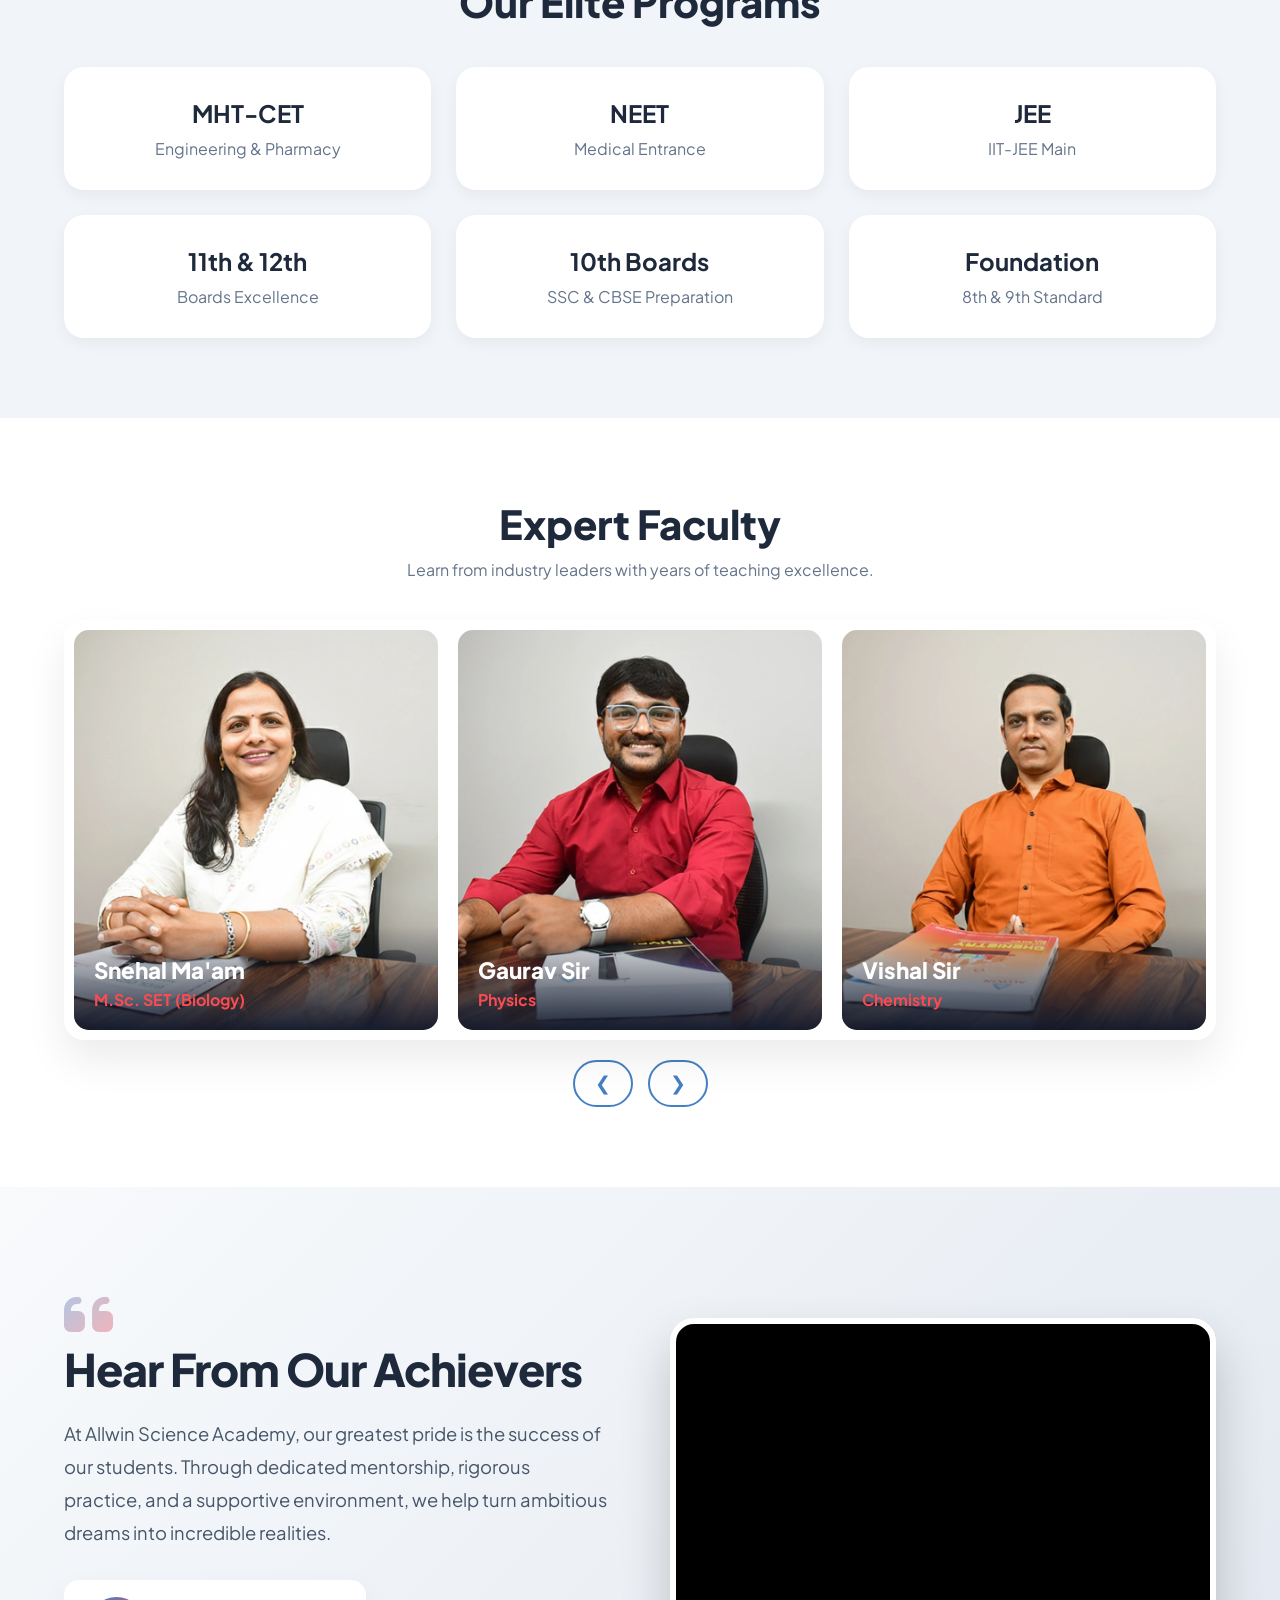
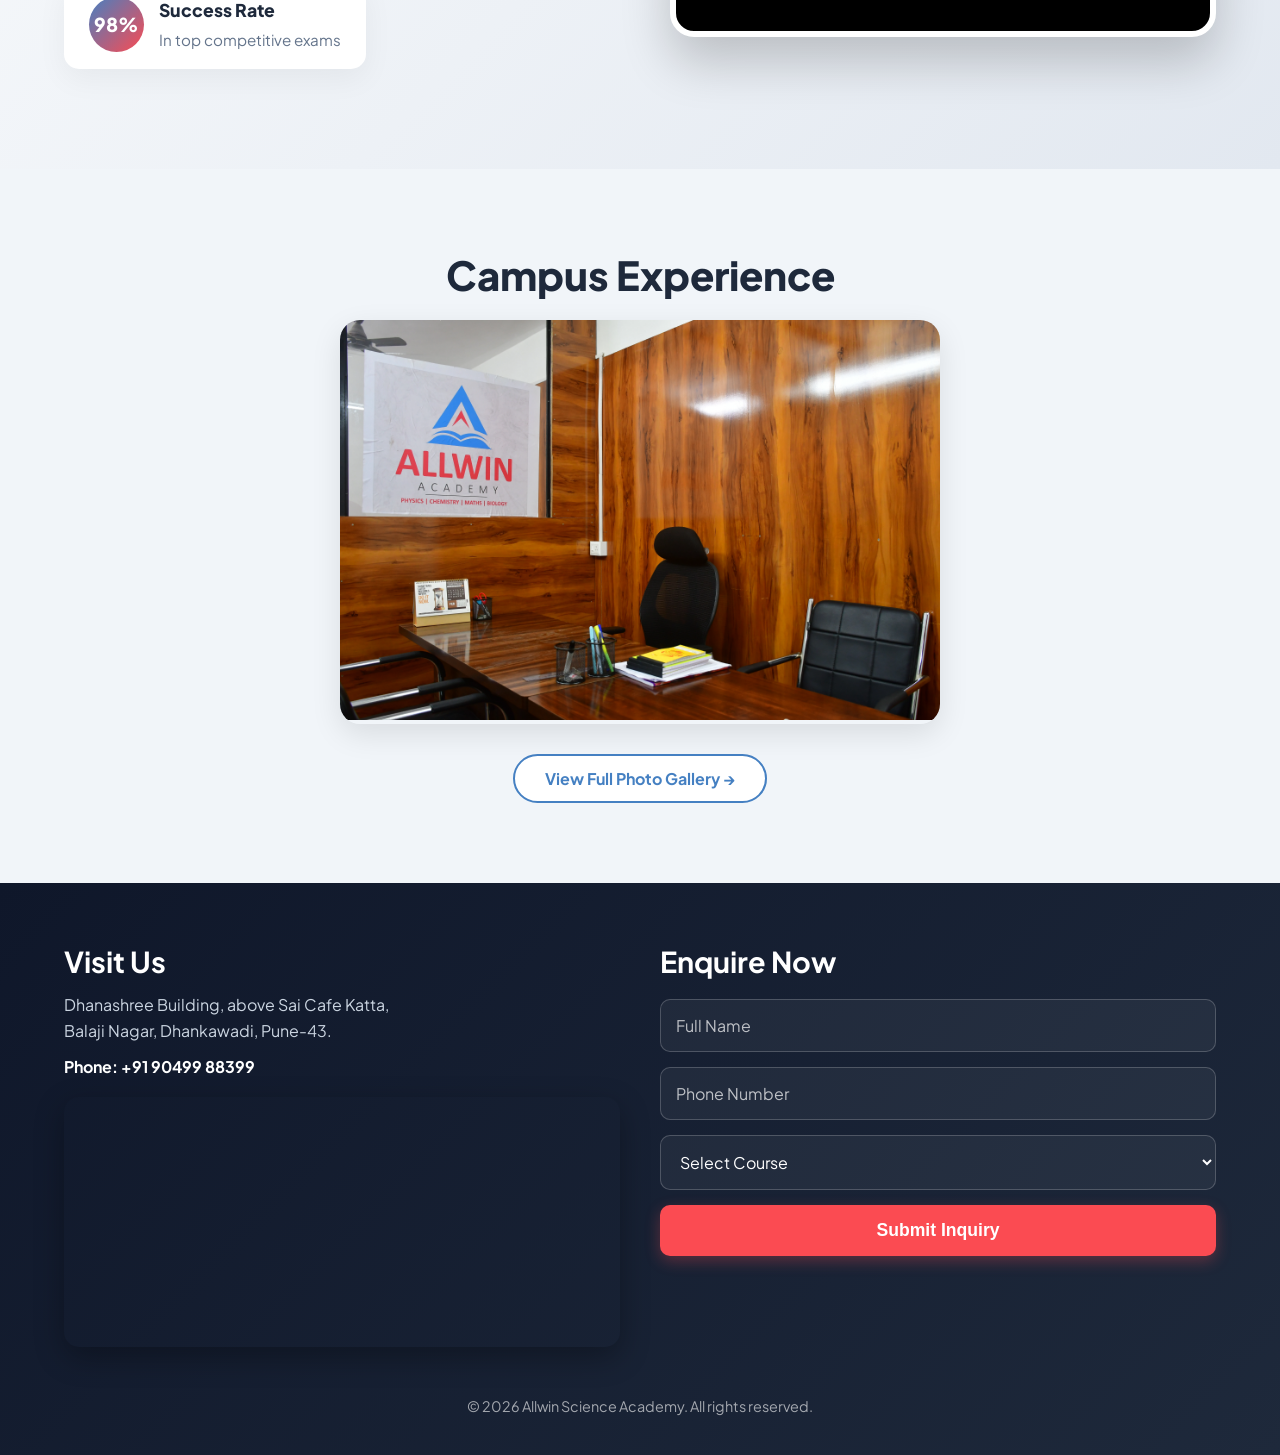
==== commit 0931e358: "update" ====
--- a/index.html
+++ b/index.html
@@ -55,7 +55,7 @@
             <div class="info-card" style="background: white; padding: 40px 30px; border-radius: 20px; box-shadow: 0 10px 30px rgba(0, 0, 0, 0.150); text-align: center; border: 1px solid #f1f5f9;">
                 <i class="fas fa-book-open" style="font-size: 2.5rem; color: #4580c2; margin-bottom: 15px;"></i>
                 <h3 style="font-size: 1.5rem; margin-bottom: 15px;">Personalized Coaching</h3>
-                <p style="color: #64748b;">ALLWIN ACADEMY was founded to offer personalized learning with expert guidance, helping students build successful careers.</p>
+                <p style="color: #64748b;"><b>ALLWIN ACADEMY</b> was founded to offer personalized learning with expert guidance, helping students build successful careers.</p>
                 <p style="color: #64748b; padding-top: 10px;">At ALLWIN, coaching focuses on conceptual clarity, strong foundations, and customized strategies to achieve student goals.</p>
             </div>
             <div class="info-card" style="background: white; padding: 40px 30px; border-radius: 20px; box-shadow: 0 10px 30px rgba(0,0,0,0.150); text-align: center; border: 1px solid #f1f5f9;">
